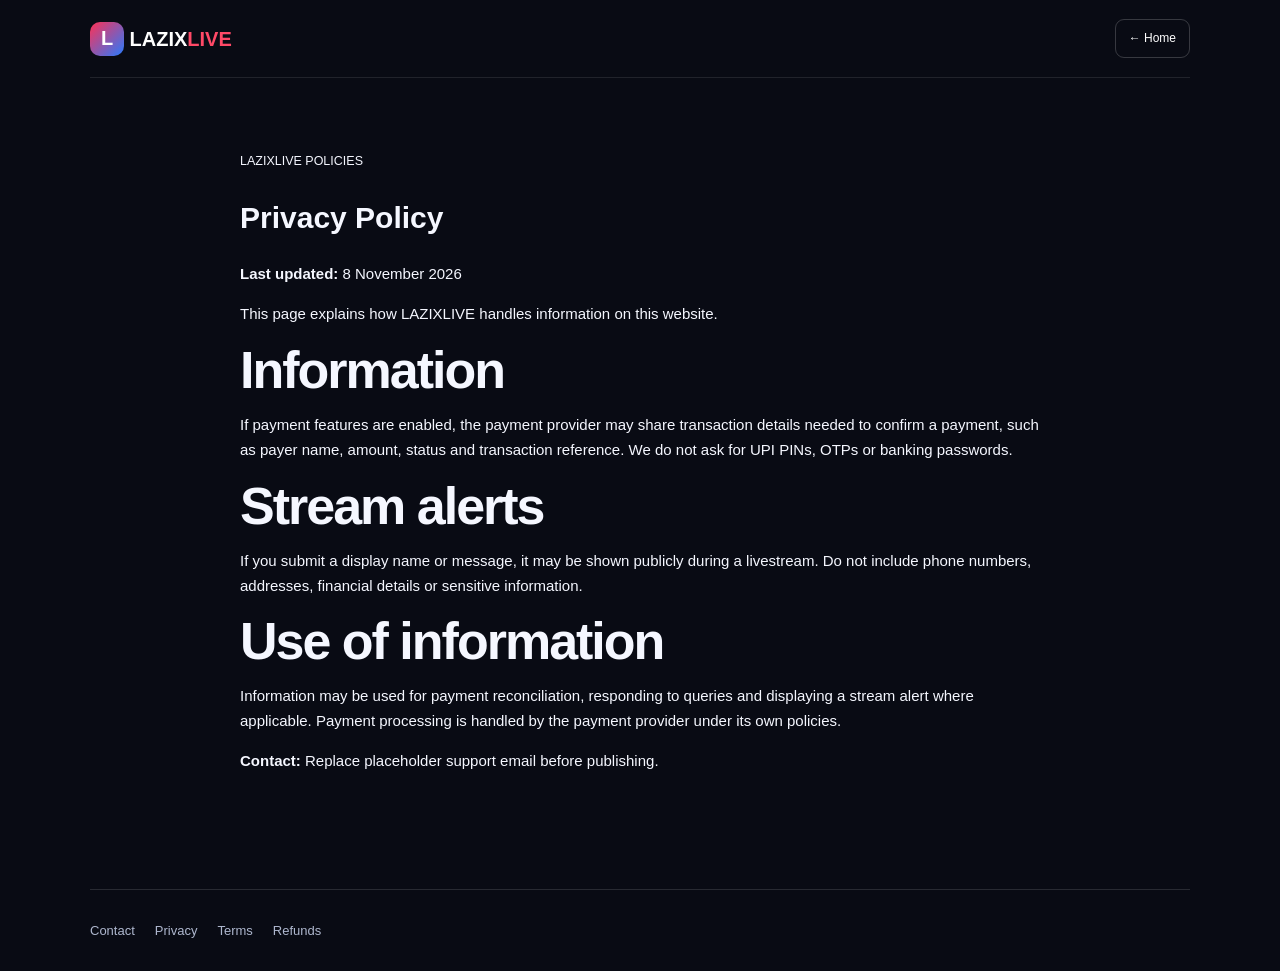
==== privacy.html @ 057b2ee2 "Add files via upload" ====
<!doctype html><html lang="en"><head><meta charset="utf-8"><meta name="viewport" content="width=device-width,initial-scale=1"><title>Privacy Policy | LAZIXLIVE</title><link rel="stylesheet" href="style.css"></head><body><header><a class="logo" href="index.html"><b>L</b> LAZIX<span>LIVE</span></a><a class="smallbtn" href="index.html">← Home</a></header><main style="max-width:800px;padding:70px 0 100px"><small>LAZIXLIVE POLICIES</small><h1>Privacy Policy</h1><p><b>Last updated:</b> 8 November 2026</p><p>This page explains how LAZIXLIVE handles information on this website.</p><h2>Information</h2><p>If payment features are enabled, the payment provider may share transaction details needed to confirm a payment, such as payer name, amount, status and transaction reference. We do not ask for UPI PINs, OTPs or banking passwords.</p><h2>Stream alerts</h2><p>If you submit a display name or message, it may be shown publicly during a livestream. Do not include phone numbers, addresses, financial details or sensitive information.</p><h2>Use of information</h2><p>Information may be used for payment reconciliation, responding to queries and displaying a stream alert where applicable. Payment processing is handled by the payment provider under its own policies.</p><p><b>Contact:</b> Replace placeholder support email before publishing.</p></main><footer><a href="contact.html">Contact</a><a href="privacy.html">Privacy</a><a href="terms.html">Terms</a><a href="refund.html">Refunds</a></footer></body></html>
---- style.css ----
*{box-sizing:border-box}html{scroll-behavior:smooth}body{margin:0;background:#090b14;color:#f5f7ff;font:15px Inter,Arial,sans-serif;line-height:1.65}header,main,footer{width:min(1100px,calc(100% - 40px));margin:auto}header{height:78px;display:flex;align-items:center;justify-content:space-between;border-bottom:1px solid #ffffff19}.logo{color:white;text-decoration:none;font-size:20px;font-weight:900}.logo b{display:inline-grid;place-items:center;width:34px;height:34px;border-radius:10px;background:linear-gradient(135deg,#ff3155,#287aff)}.logo span,em{color:#ff4967}nav{display:flex;gap:25px}nav a,footer a{color:#aeb7ce;text-decoration:none;font-size:13px}.smallbtn{border:1px solid #ffffff30;padding:9px 13px;border-radius:9px;color:white;text-decoration:none;font-size:12px}.hero{min-height:520px;display:grid;grid-template-columns:1fr 1fr;align-items:center;gap:35px;padding:65px 0}.hero small,section>small{color:#ff6680;font-weight:800;letter-spacing:2px;font-size:11px}.hero h1{font-size:clamp(48px,7vw,78px);line-height:.98;letter-spacing:-4px;margin:20px 0}.hero p,#about>p,.support p{color:#aeb7ce;max-width:520px}.btn{display:inline-block;margin-top:18px;padding:13px 18px;border-radius:10px;background:linear-gradient(100deg,#ed3156,#6e4eff,#287aff);color:white;text-decoration:none;font-weight:800}.note{font-size:11px;color:#7f8aa5!important}.orb{height:330px;border:1px solid #427aff55;border-radius:50%;display:flex;flex-direction:column;align-items:center;justify-content:center;background:radial-gradient(circle,#24345b 0,#11172a 48%,#090b14 72%);box-shadow:0 0 70px #315dff30}.orb .L{font-size:145px;font-weight:900;line-height:1;background:linear-gradient(135deg,#ff4667,#8b52ff,#388aff);color:transparent;background-clip:text}.orb b{letter-spacing:5px}.orb label{font-size:9px;color:#91a0c1;letter-spacing:2px;margin-top:15px}.stats{display:grid;grid-template-columns:repeat(3,1fr);border-block:1px solid #ffffff20;padding:20px 0}.stats div{display:flex;justify-content:center;gap:12px;border-right:1px solid #ffffff20}.stats div:last-child{border:0}.stats span{color:#8995b0;font-size:12px}section:not(.hero):not(.stats){padding:85px 0}h2{font-size:clamp(34px,5vw,52px);line-height:1.08;letter-spacing:-2px;margin:14px 0}#about>p{max-width:700px}.cards{display:grid;grid-template-columns:repeat(3,1fr);gap:15px;margin-top:30px}.cards article,.panel{background:linear-gradient(145deg,#151b2d,#0e1220);border:1px solid #ffffff20;border-radius:15px;padding:23px}.cards article>b{color:#ff5470;font-size:22px}.cards h3{margin:12px 0 4px}.cards p{color:#99a5bf;font-size:13px}.support{display:grid;grid-template-columns:.8fr 1.2fr;gap:45px;align-items:center;background:linear-gradient(110deg,#111426,#101a30 65%,#171128);padding:65px max(20px,calc((100% - 1100px)/2))!important}.panel{background:#0b0f1c}.panel>small{color:#8591ac;letter-spacing:2px;font-size:10px}.panel h3{margin:5px 0 20px}.amounts{display:grid;grid-template-columns:repeat(4,1fr);gap:8px}.amounts button{background:#151c30;color:#dfe6f7;border:1px solid #ffffff20;border-radius:8px;padding:11px;font-weight:bold}.amounts .chosen{border-color:#ff4967;color:#ff7188;background:#ff31551b}label{display:block;margin:13px 0 5px;font-size:12px;color:#aeb9d0}input,textarea{width:100%;background:#12192a;border:1px solid #ffffff25;border-radius:8px;padding:12px;color:white;font:inherit}.count{text-align:right;color:#8995b0;font-size:11px;margin:4px 0 12px}.disabled{width:100%;padding:13px;border:0;border-radius:9px;background:#343b4e;color:#a5aec2;font-weight:bold}.panel .note{font-size:10px}details{padding:17px 0;border-bottom:1px solid #ffffff20}summary{font-weight:bold;cursor:pointer}details p{color:#aab4ca;font-size:13px}footer{border-top:1px solid #ffffff20;padding:30px 0;display:flex;align-items:center;gap:20px;flex-wrap:wrap}footer p{color:#8995b0;font-size:12px;margin-right:auto}footer div{display:flex;gap:15px}footer small{width:100%;color:#66718b}@media(max-width:700px){nav{display:none}.hero,.support{grid-template-columns:1fr}.hero{padding:55px 0}.orb{height:270px}.cards{grid-template-columns:1fr}.stats span{font-size:10px}.support{padding:55px 20px!important}footer p{width:100%}footer div{flex-wrap:wrap}}
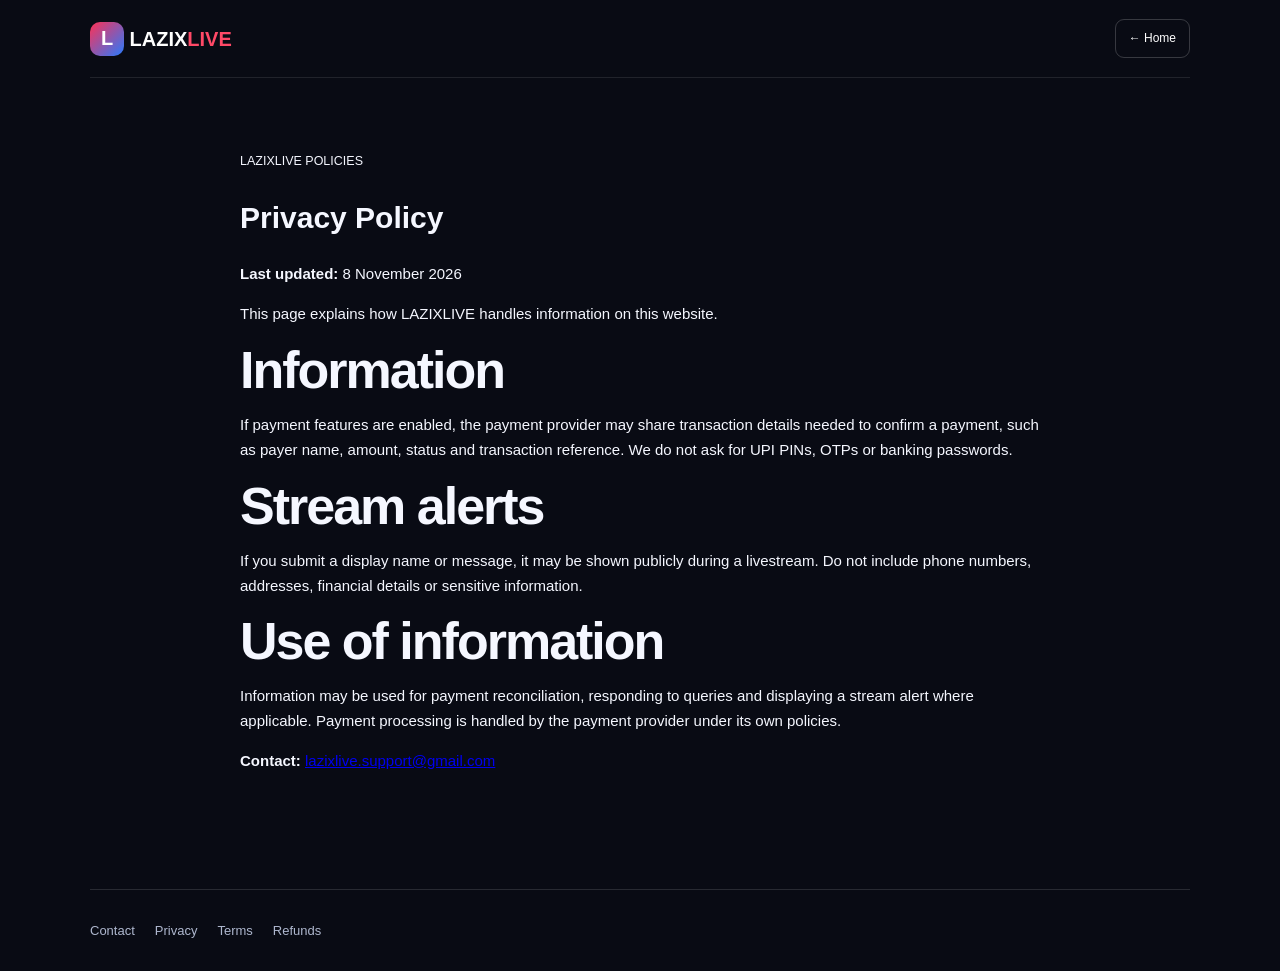
==== commit d686cfd5: "Update contact email in privacy.html Updated the contact email in the privacy policy." ====
--- a/privacy.html
+++ b/privacy.html
@@ -1 +1 @@
-<!doctype html><html lang="en"><head><meta charset="utf-8"><meta name="viewport" content="width=device-width,initial-scale=1"><title>Privacy Policy | LAZIXLIVE</title><link rel="stylesheet" href="style.css"></head><body><header><a class="logo" href="index.html"><b>L</b> LAZIX<span>LIVE</span></a><a class="smallbtn" href="index.html">← Home</a></header><main style="max-width:800px;padding:70px 0 100px"><small>LAZIXLIVE POLICIES</small><h1>Privacy Policy</h1><p><b>Last updated:</b> 8 November 2026</p><p>This page explains how LAZIXLIVE handles information on this website.</p><h2>Information</h2><p>If payment features are enabled, the payment provider may share transaction details needed to confirm a payment, such as payer name, amount, status and transaction reference. We do not ask for UPI PINs, OTPs or banking passwords.</p><h2>Stream alerts</h2><p>If you submit a display name or message, it may be shown publicly during a livestream. Do not include phone numbers, addresses, financial details or sensitive information.</p><h2>Use of information</h2><p>Information may be used for payment reconciliation, responding to queries and displaying a stream alert where applicable. Payment processing is handled by the payment provider under its own policies.</p><p><b>Contact:</b> Replace placeholder support email before publishing.</p></main><footer><a href="contact.html">Contact</a><a href="privacy.html">Privacy</a><a href="terms.html">Terms</a><a href="refund.html">Refunds</a></footer></body></html>+<!doctype html><html lang="en"><head><meta charset="utf-8"><meta name="viewport" content="width=device-width,initial-scale=1"><title>Privacy Policy | LAZIXLIVE</title><link rel="stylesheet" href="style.css"></head><body><header><a class="logo" href="index.html"><b>L</b> LAZIX<span>LIVE</span></a><a class="smallbtn" href="index.html">← Home</a></header><main style="max-width:800px;padding:70px 0 100px"><small>LAZIXLIVE POLICIES</small><h1>Privacy Policy</h1><p><b>Last updated:</b> 8 November 2026</p><p>This page explains how LAZIXLIVE handles information on this website.</p><h2>Information</h2><p>If payment features are enabled, the payment provider may share transaction details needed to confirm a payment, such as payer name, amount, status and transaction reference. We do not ask for UPI PINs, OTPs or banking passwords.</p><h2>Stream alerts</h2><p>If you submit a display name or message, it may be shown publicly during a livestream. Do not include phone numbers, addresses, financial details or sensitive information.</p><h2>Use of information</h2><p>Information may be used for payment reconciliation, responding to queries and displaying a stream alert where applicable. Payment processing is handled by the payment provider under its own policies.</p><p><b>Contact:</b> <a href="mailto:lazixlive.support@gmail.com">lazixlive.support@gmail.com</a></p></main><footer><a href="contact.html">Contact</a><a href="privacy.html">Privacy</a><a href="terms.html">Terms</a><a href="refund.html">Refunds</a></footer></body></html>
